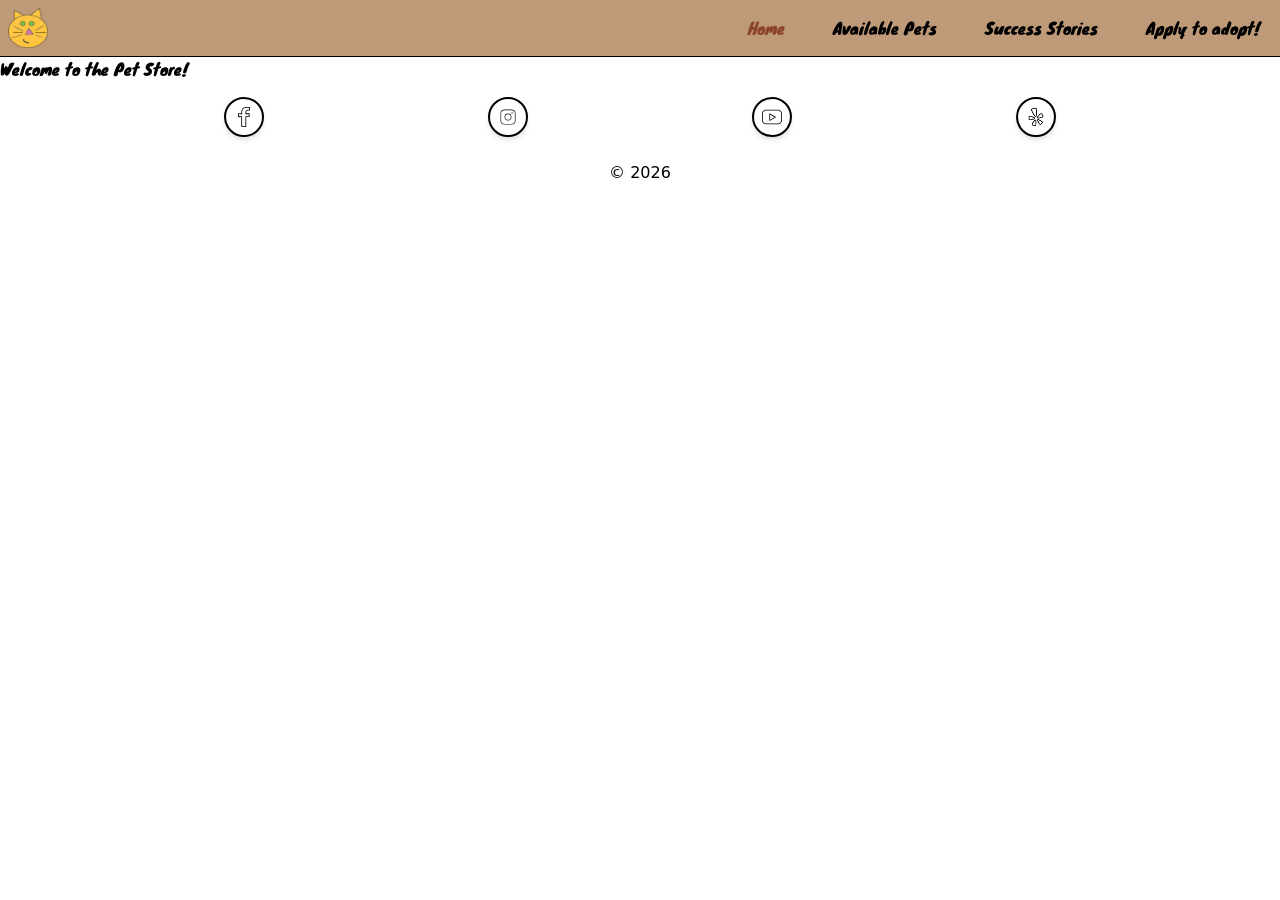
==== index.html @ 33584a95 "client project a" ====
<!DOCTYPE html>
<html lang="en">
<head>
    <meta charset="UTF-8">
    <meta name="viewport" content="width=device-width, initial-scale=1.0">
    <link rel="stylesheet" href="styles.css">
    <title>Adopt a Pet</title>
    <link rel="preconnect" href="https://fonts.googleapis.com">
<link rel="preconnect" href="https://fonts.gstatic.com" crossorigin>
<link href="https://fonts.googleapis.com/css2?family=Knewave&display=swap" rel="stylesheet">
<link rel="apple-touch-icon" sizes="180x180" href="apple-touch-icon.png">
<link rel="icon" sizes="32x32" href="favicon-32x32.png">
<link rel="icon" sizes="16x16" href="favicon-16x16.png">

</head>
<body>
<header class="flex items-center justify-between p-2 border-b max-w-7xl mx-auto bg-mytan">

    <!-- LEFT: Logo -->
    <img src="favicon.ico" alt="logo" class="h-10">

    <!-- RIGHT: Desktop Nav -->
    <nav class="hidden sm:block">
        <ul class="flex gap-6">
            <li><a href="index.html" class="py-2 px-3 text-mybrown hover:text-myblue">Home</a></li>
            <li><a href="pets.html" class="py-2 px-3 hover:text-myblue">Available Pets</a></li>
            <li><a href="success.html" class="py-2 px-3 hover:text-myblue">Success Stories</a></li>
            <li><a href="greet.html" class="py-2 px-3 hover:text-myblue">Apply to adopt!</a></li>
        </ul>
    </nav>

    <!-- Hamburger icon (visible ONLY on mobile) -->
    <button id="hamburgerBtn" 
        class="sm:hidden border w-10 h-10 flex justify-center items-center rounded-full hover:bg-slate-100">
        <img class="w-5" src="Asset 1.svg" alt="hamburgericon">
    </button>

</header>

<nav id="primaryNav" class="bg-mygray-20 hidden sm:hidden px-2">
    <ul class="flex flex-col">
        <li><a href="index.html" class="block py-2 px-3  text-mybrown hover:bg-myblue">Home</a></li>
        <li><a href="pets.html" class="block py-2 px-3 hover:bg-myblue">Available Pets</a></li>
        <li><a href="success.html" class="block py-2 px-3 hover:bg-myblue">Success Stories</a></li>
        <li><a href="greet.html" class="block py-2 px-3 hover:bg-myblue">Apply to adopt!</a></li>
    </ul>
</nav>


<main>
    <h1>Welcome to the Pet Store!</h1>
</main>





<script src="scripts.js" type="module"></script>
<footer></footer>
</body>

</html>
---- styles.css ----
/*! tailwindcss v4.1.17 | MIT License | https://tailwindcss.com */
@import url('https://fonts.googleapis.com/css2?family=Knewave&display=swap');
@layer properties;
@layer theme, base, components, utilities;
@layer theme {
  :root, :host {
    --font-sans: ui-sans-serif, system-ui, sans-serif, "Apple Color Emoji",
      "Segoe UI Emoji", "Segoe UI Symbol", "Noto Color Emoji";
    --font-mono: ui-monospace, SFMono-Regular, Menlo, Monaco, Consolas, "Liberation Mono",
      "Courier New", monospace;
    --spacing: 0.25rem;
    --container-7xl: 80rem;
    --default-font-family: var(--font-sans);
    --default-mono-font-family: var(--font-mono);
    --font-handwrite: "Knewave", system-ui;
    --color-myblue: #04bfbf;
    --color-mytan: #bf9a78;
    --color-mybrown: #8c452b;
    --color-mygray-20: #cccccc;
  }
}
@layer base {
  *, ::after, ::before, ::backdrop, ::file-selector-button {
    box-sizing: border-box;
    margin: 0;
    padding: 0;
    border: 0 solid;
  }
  html, :host {
    line-height: 1.5;
    -webkit-text-size-adjust: 100%;
    tab-size: 4;
    font-family: var(--default-font-family, ui-sans-serif, system-ui, sans-serif, "Apple Color Emoji", "Segoe UI Emoji", "Segoe UI Symbol", "Noto Color Emoji");
    font-feature-settings: var(--default-font-feature-settings, normal);
    font-variation-settings: var(--default-font-variation-settings, normal);
    -webkit-tap-highlight-color: transparent;
  }
  hr {
    height: 0;
    color: inherit;
    border-top-width: 1px;
  }
  abbr:where([title]) {
    -webkit-text-decoration: underline dotted;
    text-decoration: underline dotted;
  }
  h1, h2, h3, h4, h5, h6 {
    font-size: inherit;
    font-weight: inherit;
  }
  a {
    color: inherit;
    -webkit-text-decoration: inherit;
    text-decoration: inherit;
  }
  b, strong {
    font-weight: bolder;
  }
  code, kbd, samp, pre {
    font-family: var(--default-mono-font-family, ui-monospace, SFMono-Regular, Menlo, Monaco, Consolas, "Liberation Mono", "Courier New", monospace);
    font-feature-settings: var(--default-mono-font-feature-settings, normal);
    font-variation-settings: var(--default-mono-font-variation-settings, normal);
    font-size: 1em;
  }
  small {
    font-size: 80%;
  }
  sub, sup {
    font-size: 75%;
    line-height: 0;
    position: relative;
    vertical-align: baseline;
  }
  sub {
    bottom: -0.25em;
  }
  sup {
    top: -0.5em;
  }
  table {
    text-indent: 0;
    border-color: inherit;
    border-collapse: collapse;
  }
  :-moz-focusring {
    outline: auto;
  }
  progress {
    vertical-align: baseline;
  }
  summary {
    display: list-item;
  }
  ol, ul, menu {
    list-style: none;
  }
  img, svg, video, canvas, audio, iframe, embed, object {
    display: block;
    vertical-align: middle;
  }
  img, video {
    max-width: 100%;
    height: auto;
  }
  button, input, select, optgroup, textarea, ::file-selector-button {
    font: inherit;
    font-feature-settings: inherit;
    font-variation-settings: inherit;
    letter-spacing: inherit;
    color: inherit;
    border-radius: 0;
    background-color: transparent;
    opacity: 1;
  }
  :where(select:is([multiple], [size])) optgroup {
    font-weight: bolder;
  }
  :where(select:is([multiple], [size])) optgroup option {
    padding-inline-start: 20px;
  }
  ::file-selector-button {
    margin-inline-end: 4px;
  }
  ::placeholder {
    opacity: 1;
  }
  @supports (not (-webkit-appearance: -apple-pay-button))  or (contain-intrinsic-size: 1px) {
    ::placeholder {
      color: currentcolor;
      @supports (color: color-mix(in lab, red, red)) {
        color: color-mix(in oklab, currentcolor 50%, transparent);
      }
    }
  }
  textarea {
    resize: vertical;
  }
  ::-webkit-search-decoration {
    -webkit-appearance: none;
  }
  ::-webkit-date-and-time-value {
    min-height: 1lh;
    text-align: inherit;
  }
  ::-webkit-datetime-edit {
    display: inline-flex;
  }
  ::-webkit-datetime-edit-fields-wrapper {
    padding: 0;
  }
  ::-webkit-datetime-edit, ::-webkit-datetime-edit-year-field, ::-webkit-datetime-edit-month-field, ::-webkit-datetime-edit-day-field, ::-webkit-datetime-edit-hour-field, ::-webkit-datetime-edit-minute-field, ::-webkit-datetime-edit-second-field, ::-webkit-datetime-edit-millisecond-field, ::-webkit-datetime-edit-meridiem-field {
    padding-block: 0;
  }
  ::-webkit-calendar-picker-indicator {
    line-height: 1;
  }
  :-moz-ui-invalid {
    box-shadow: none;
  }
  button, input:where([type="button"], [type="reset"], [type="submit"]), ::file-selector-button {
    appearance: button;
  }
  ::-webkit-inner-spin-button, ::-webkit-outer-spin-button {
    height: auto;
  }
  [hidden]:where(:not([hidden="until-found"])) {
    display: none !important;
  }
}
@layer utilities {
  .mx-auto {
    margin-inline: auto;
  }
  .block {
    display: block;
  }
  .flex {
    display: flex;
  }
  .hidden {
    display: none;
  }
  .table {
    display: table;
  }
  .size-full {
    width: 100%;
    height: 100%;
  }
  .h-10 {
    height: calc(var(--spacing) * 10);
  }
  .w-5 {
    width: calc(var(--spacing) * 5);
  }
  .w-10 {
    width: calc(var(--spacing) * 10);
  }
  .max-w-7xl {
    max-width: var(--container-7xl);
  }
  .border-collapse {
    border-collapse: collapse;
  }
  .resize {
    resize: both;
  }
  .flex-col {
    flex-direction: column;
  }
  .items-center {
    align-items: center;
  }
  .justify-between {
    justify-content: space-between;
  }
  .justify-center {
    justify-content: center;
  }
  .justify-evenly {
    justify-content: space-evenly;
  }
  .gap-6 {
    gap: calc(var(--spacing) * 6);
  }
  .rounded-full {
    border-radius: calc(infinity * 1px);
  }
  .border {
    border-style: var(--tw-border-style);
    border-width: 1px;
  }
  .border-2 {
    border-style: var(--tw-border-style);
    border-width: 2px;
  }
  .border-b {
    border-bottom-style: var(--tw-border-style);
    border-bottom-width: 1px;
  }
  .bg-mygray-20 {
    background-color: var(--color-mygray-20);
  }
  .bg-mytan {
    background-color: var(--color-mytan);
  }
  .p-2 {
    padding: calc(var(--spacing) * 2);
  }
  .px-2 {
    padding-inline: calc(var(--spacing) * 2);
  }
  .px-3 {
    padding-inline: calc(var(--spacing) * 3);
  }
  .py-2 {
    padding-block: calc(var(--spacing) * 2);
  }
  .py-4 {
    padding-block: calc(var(--spacing) * 4);
  }
  .text-center {
    text-align: center;
  }
  .text-myblue {
    color: var(--color-myblue);
  }
  .text-mybrown {
    color: var(--color-mybrown);
  }
  .underline {
    text-decoration-line: underline;
  }
  .shadow-md {
    --tw-shadow: 0 4px 6px -1px var(--tw-shadow-color, rgb(0 0 0 / 0.1)), 0 2px 4px -2px var(--tw-shadow-color, rgb(0 0 0 / 0.1));
    box-shadow: var(--tw-inset-shadow), var(--tw-inset-ring-shadow), var(--tw-ring-offset-shadow), var(--tw-ring-shadow), var(--tw-shadow);
  }
  .outline {
    outline-style: var(--tw-outline-style);
    outline-width: 1px;
  }
  .hover\:bg-myblue {
    &:hover {
      @media (hover: hover) {
        background-color: var(--color-myblue);
      }
    }
  }
  .hover\:text-myblue {
    &:hover {
      @media (hover: hover) {
        color: var(--color-myblue);
      }
    }
  }
  .sm\:block {
    @media (width >= 32rem) {
      display: block;
    }
  }
  .sm\:hidden {
    @media (width >= 32rem) {
      display: none;
    }
  }
}
h1 {
  font-family: var(--font-handwrite);
}
Nav {
  font-family: var(--font-handwrite);
}
@property --tw-border-style {
  syntax: "*";
  inherits: false;
  initial-value: solid;
}
@property --tw-shadow {
  syntax: "*";
  inherits: false;
  initial-value: 0 0 #0000;
}
@property --tw-shadow-color {
  syntax: "*";
  inherits: false;
}
@property --tw-shadow-alpha {
  syntax: "<percentage>";
  inherits: false;
  initial-value: 100%;
}
@property --tw-inset-shadow {
  syntax: "*";
  inherits: false;
  initial-value: 0 0 #0000;
}
@property --tw-inset-shadow-color {
  syntax: "*";
  inherits: false;
}
@property --tw-inset-shadow-alpha {
  syntax: "<percentage>";
  inherits: false;
  initial-value: 100%;
}
@property --tw-ring-color {
  syntax: "*";
  inherits: false;
}
@property --tw-ring-shadow {
  syntax: "*";
  inherits: false;
  initial-value: 0 0 #0000;
}
@property --tw-inset-ring-color {
  syntax: "*";
  inherits: false;
}
@property --tw-inset-ring-shadow {
  syntax: "*";
  inherits: false;
  initial-value: 0 0 #0000;
}
@property --tw-ring-inset {
  syntax: "*";
  inherits: false;
}
@property --tw-ring-offset-width {
  syntax: "<length>";
  inherits: false;
  initial-value: 0px;
}
@property --tw-ring-offset-color {
  syntax: "*";
  inherits: false;
  initial-value: #fff;
}
@property --tw-ring-offset-shadow {
  syntax: "*";
  inherits: false;
  initial-value: 0 0 #0000;
}
@property --tw-outline-style {
  syntax: "*";
  inherits: false;
  initial-value: solid;
}
@layer properties {
  @supports ((-webkit-hyphens: none) and (not (margin-trim: inline))) or ((-moz-orient: inline) and (not (color:rgb(from red r g b)))) {
    *, ::before, ::after, ::backdrop {
      --tw-border-style: solid;
      --tw-shadow: 0 0 #0000;
      --tw-shadow-color: initial;
      --tw-shadow-alpha: 100%;
      --tw-inset-shadow: 0 0 #0000;
      --tw-inset-shadow-color: initial;
      --tw-inset-shadow-alpha: 100%;
      --tw-ring-color: initial;
      --tw-ring-shadow: 0 0 #0000;
      --tw-inset-ring-color: initial;
      --tw-inset-ring-shadow: 0 0 #0000;
      --tw-ring-inset: initial;
      --tw-ring-offset-width: 0px;
      --tw-ring-offset-color: #fff;
      --tw-ring-offset-shadow: 0 0 #0000;
      --tw-outline-style: solid;
    }
  }
}
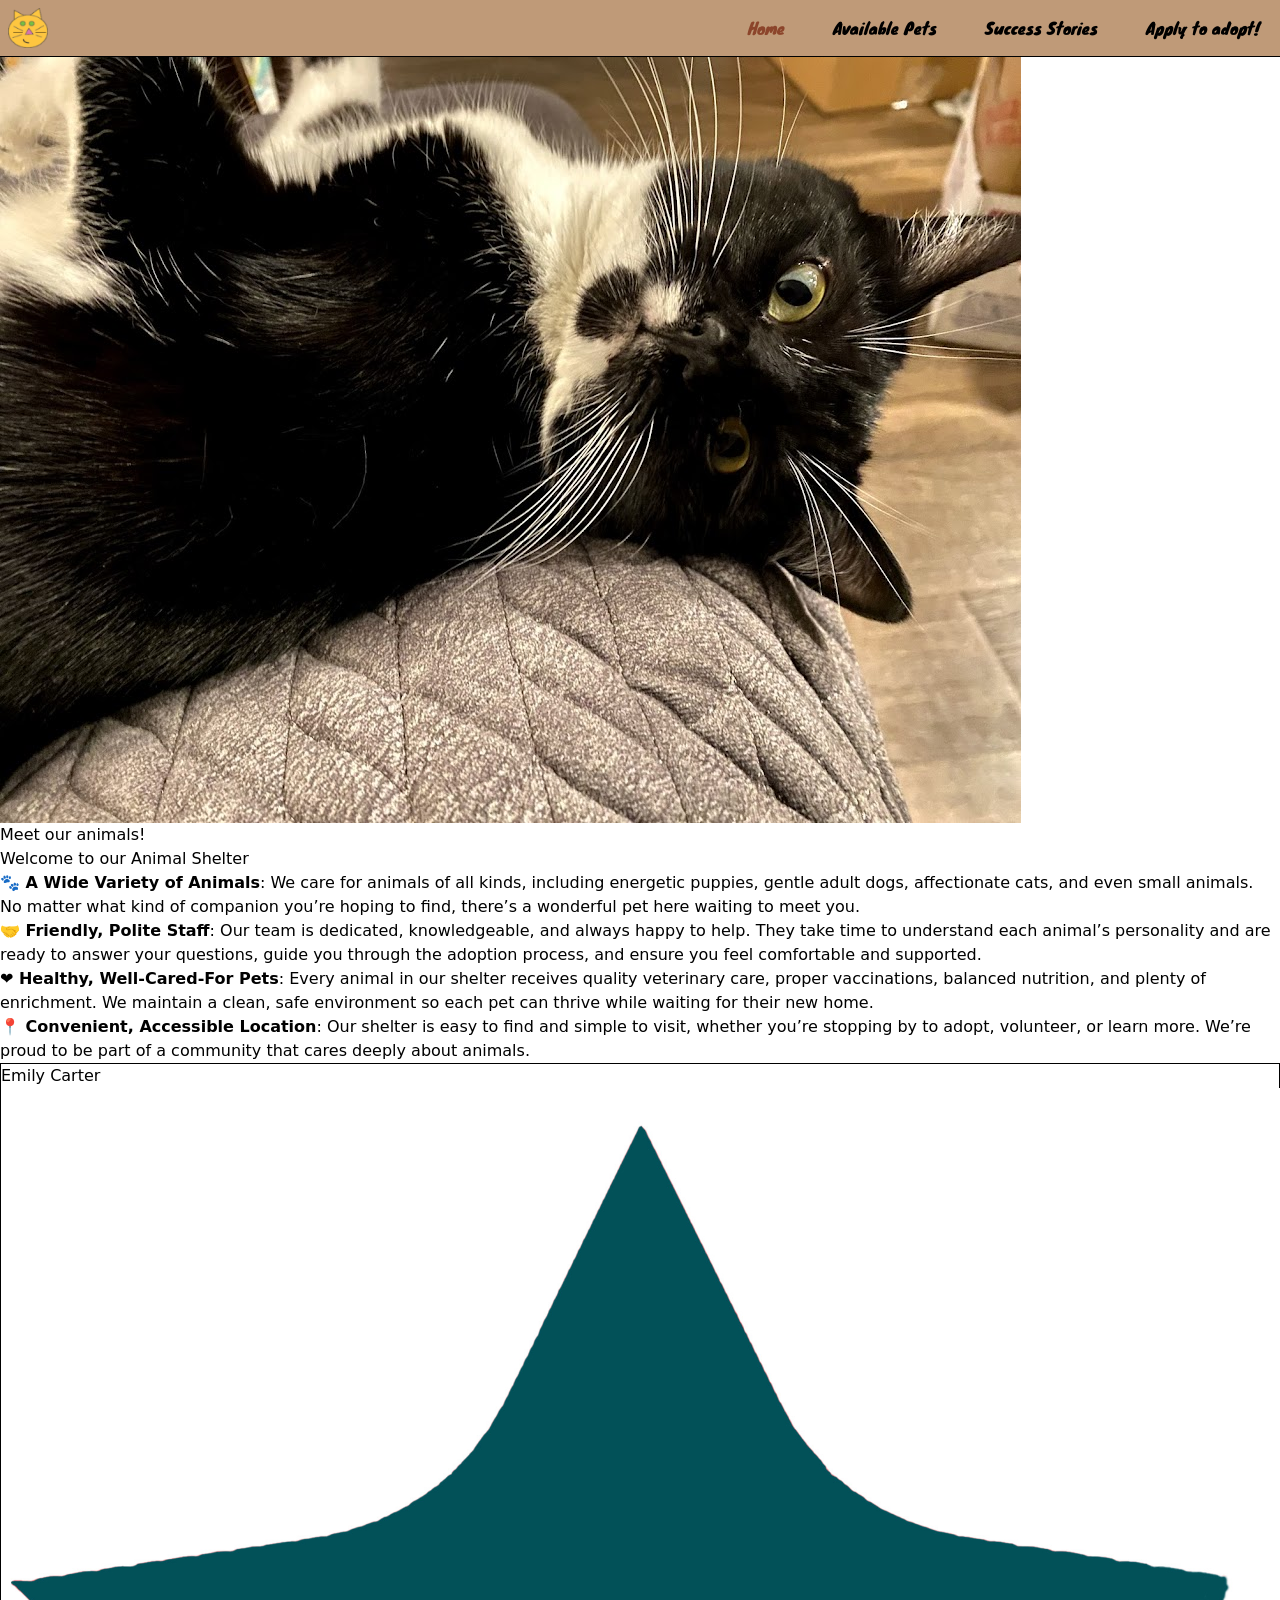
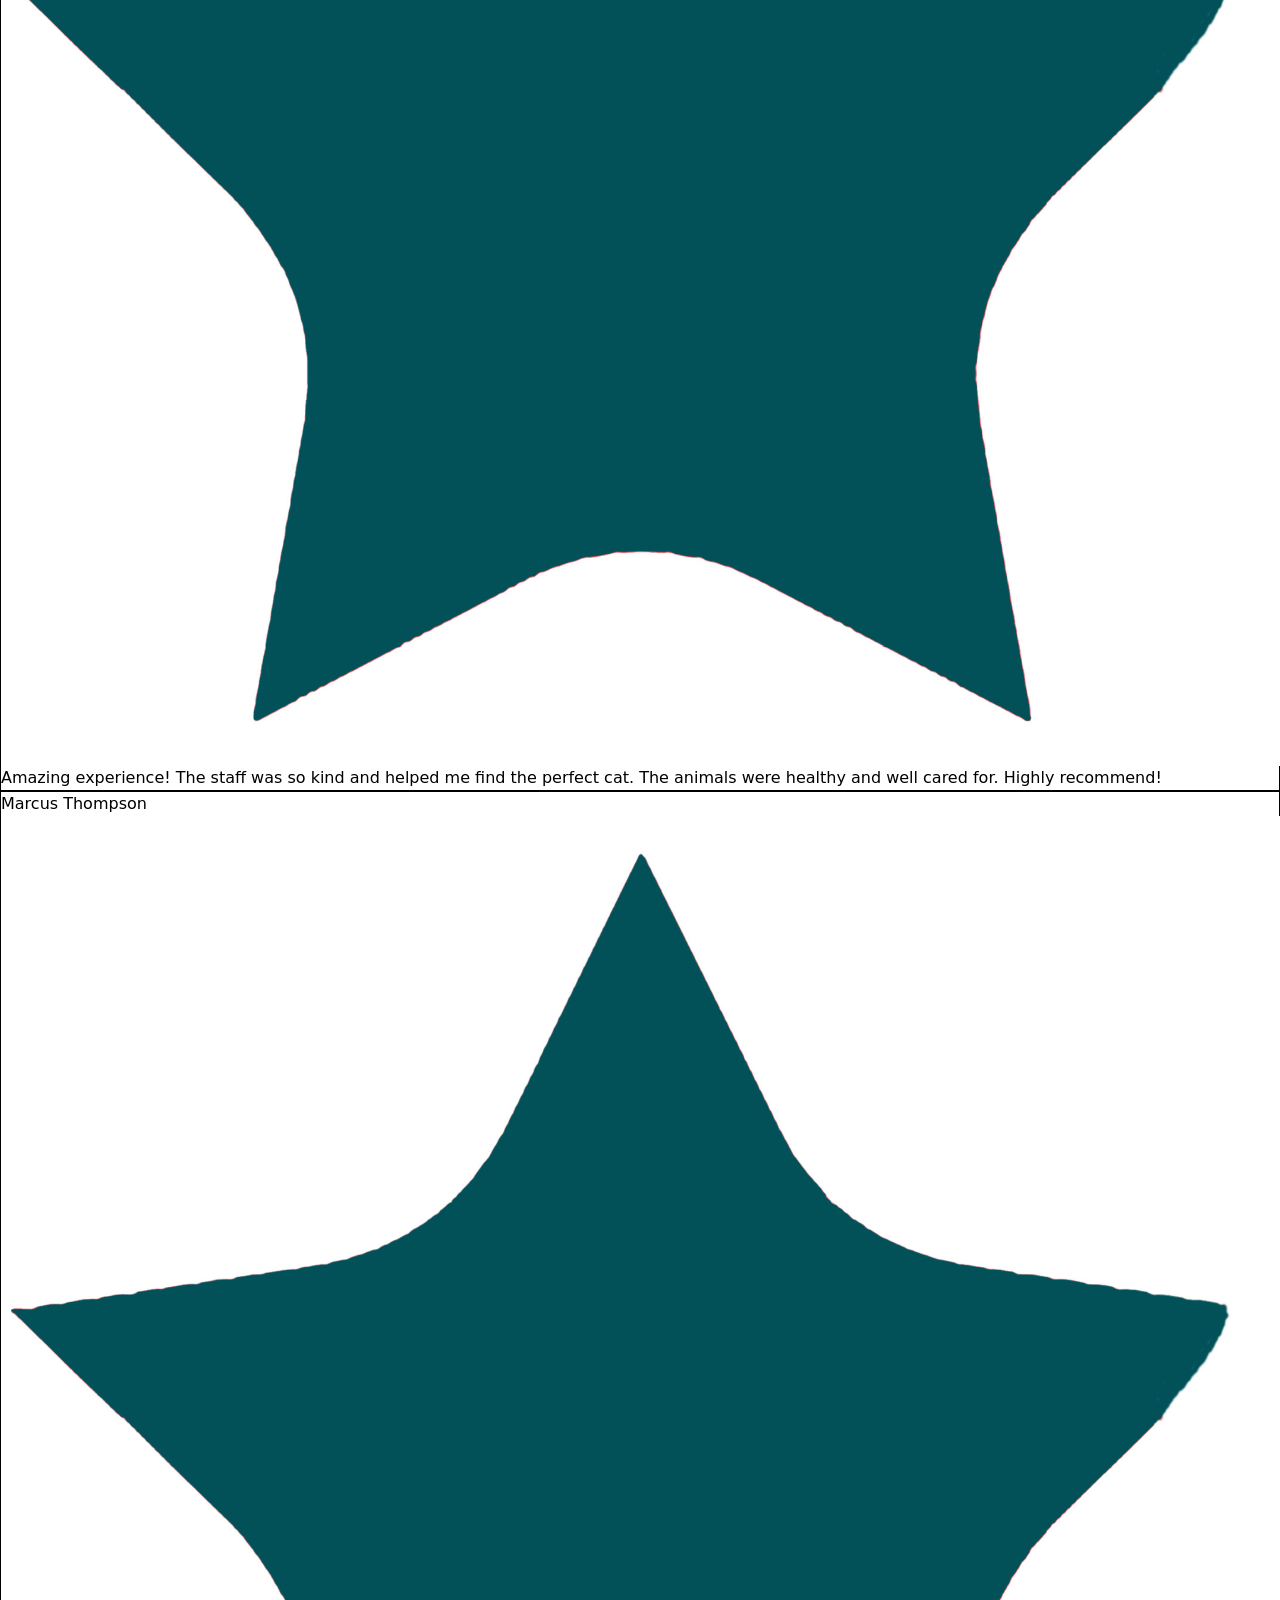
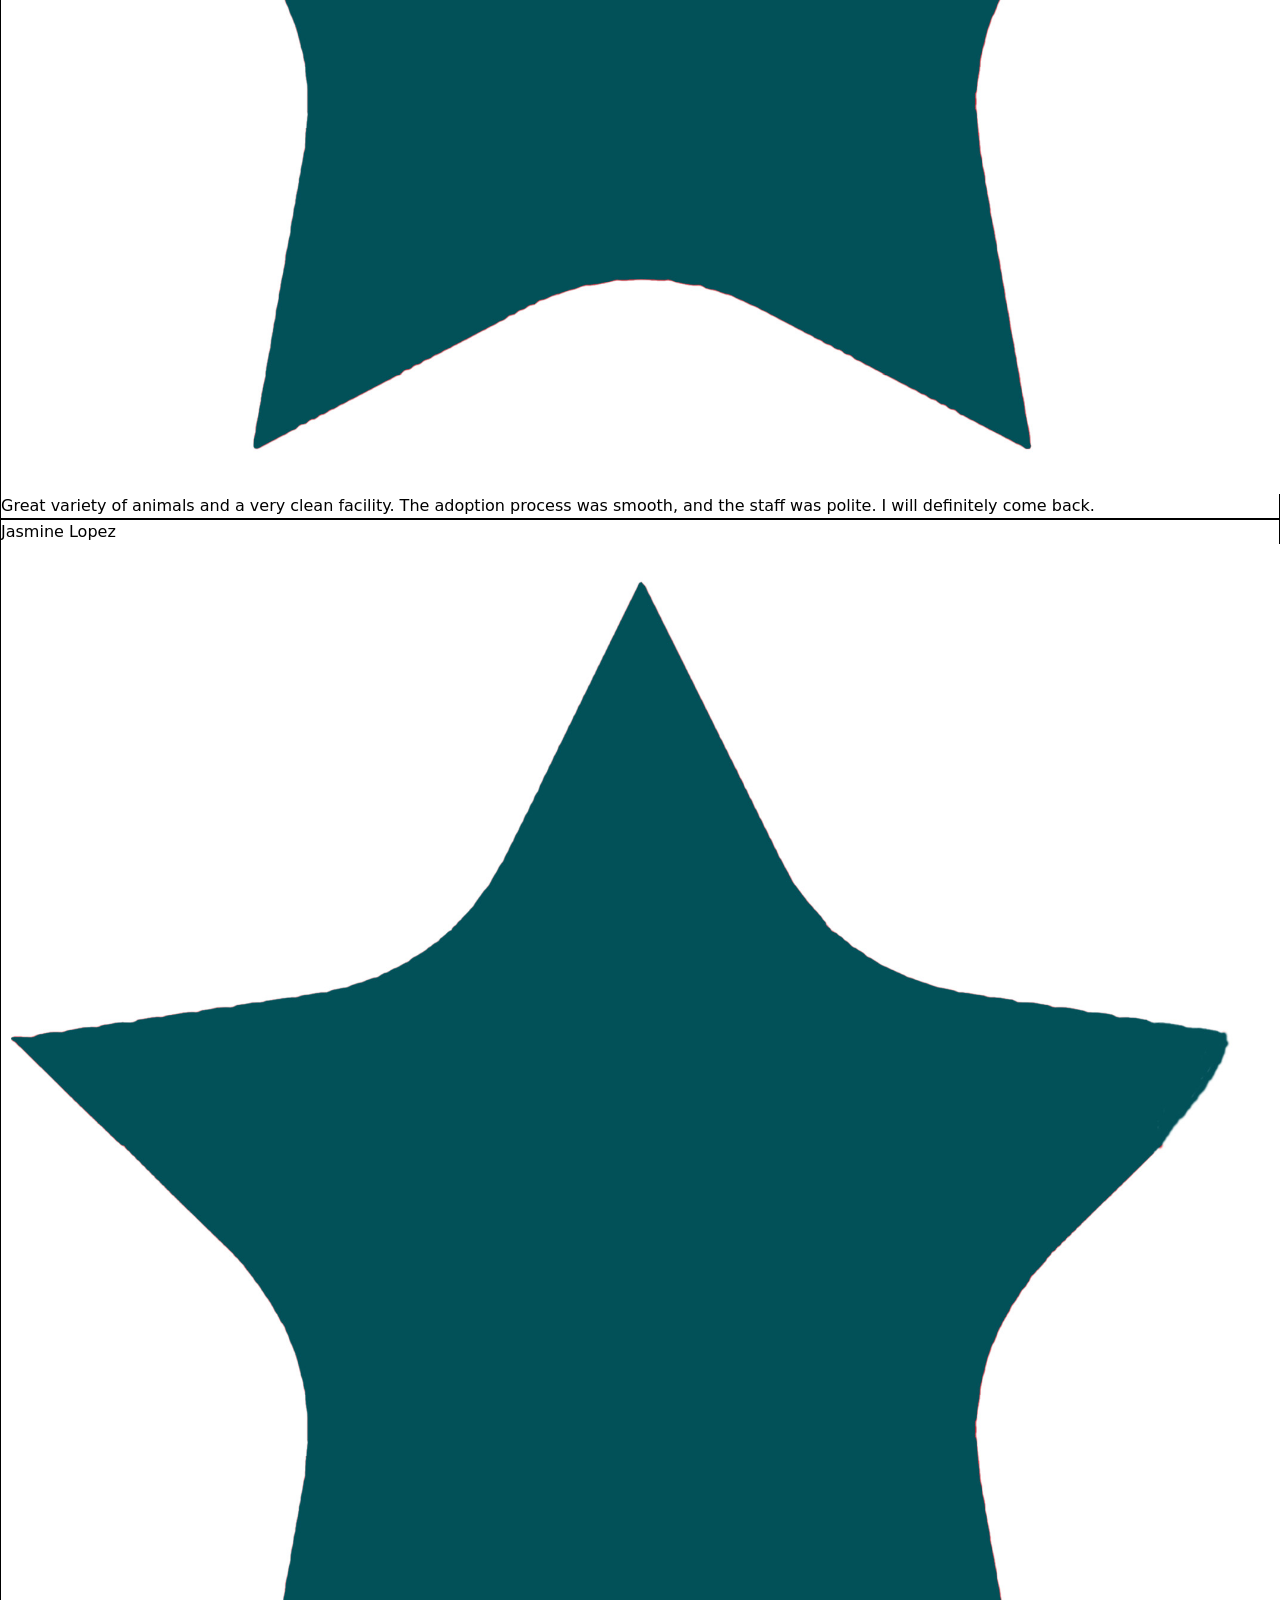
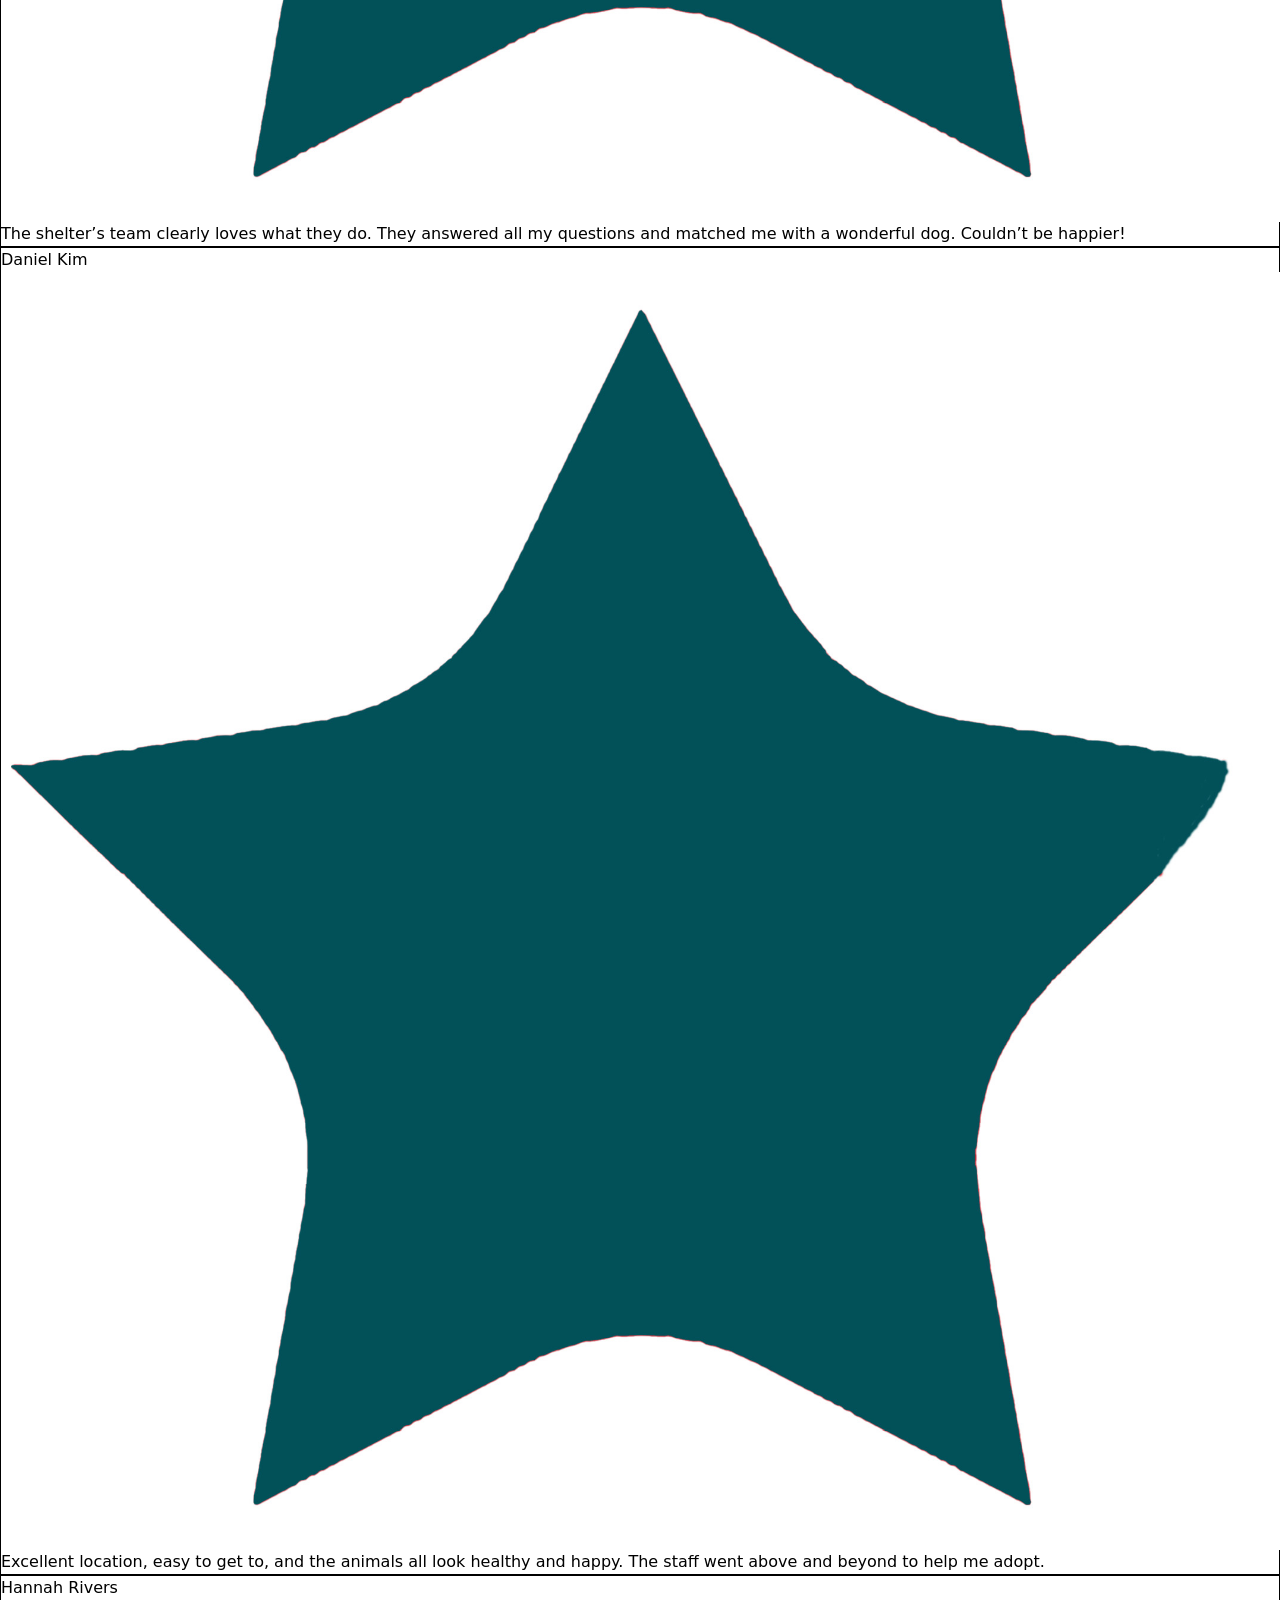
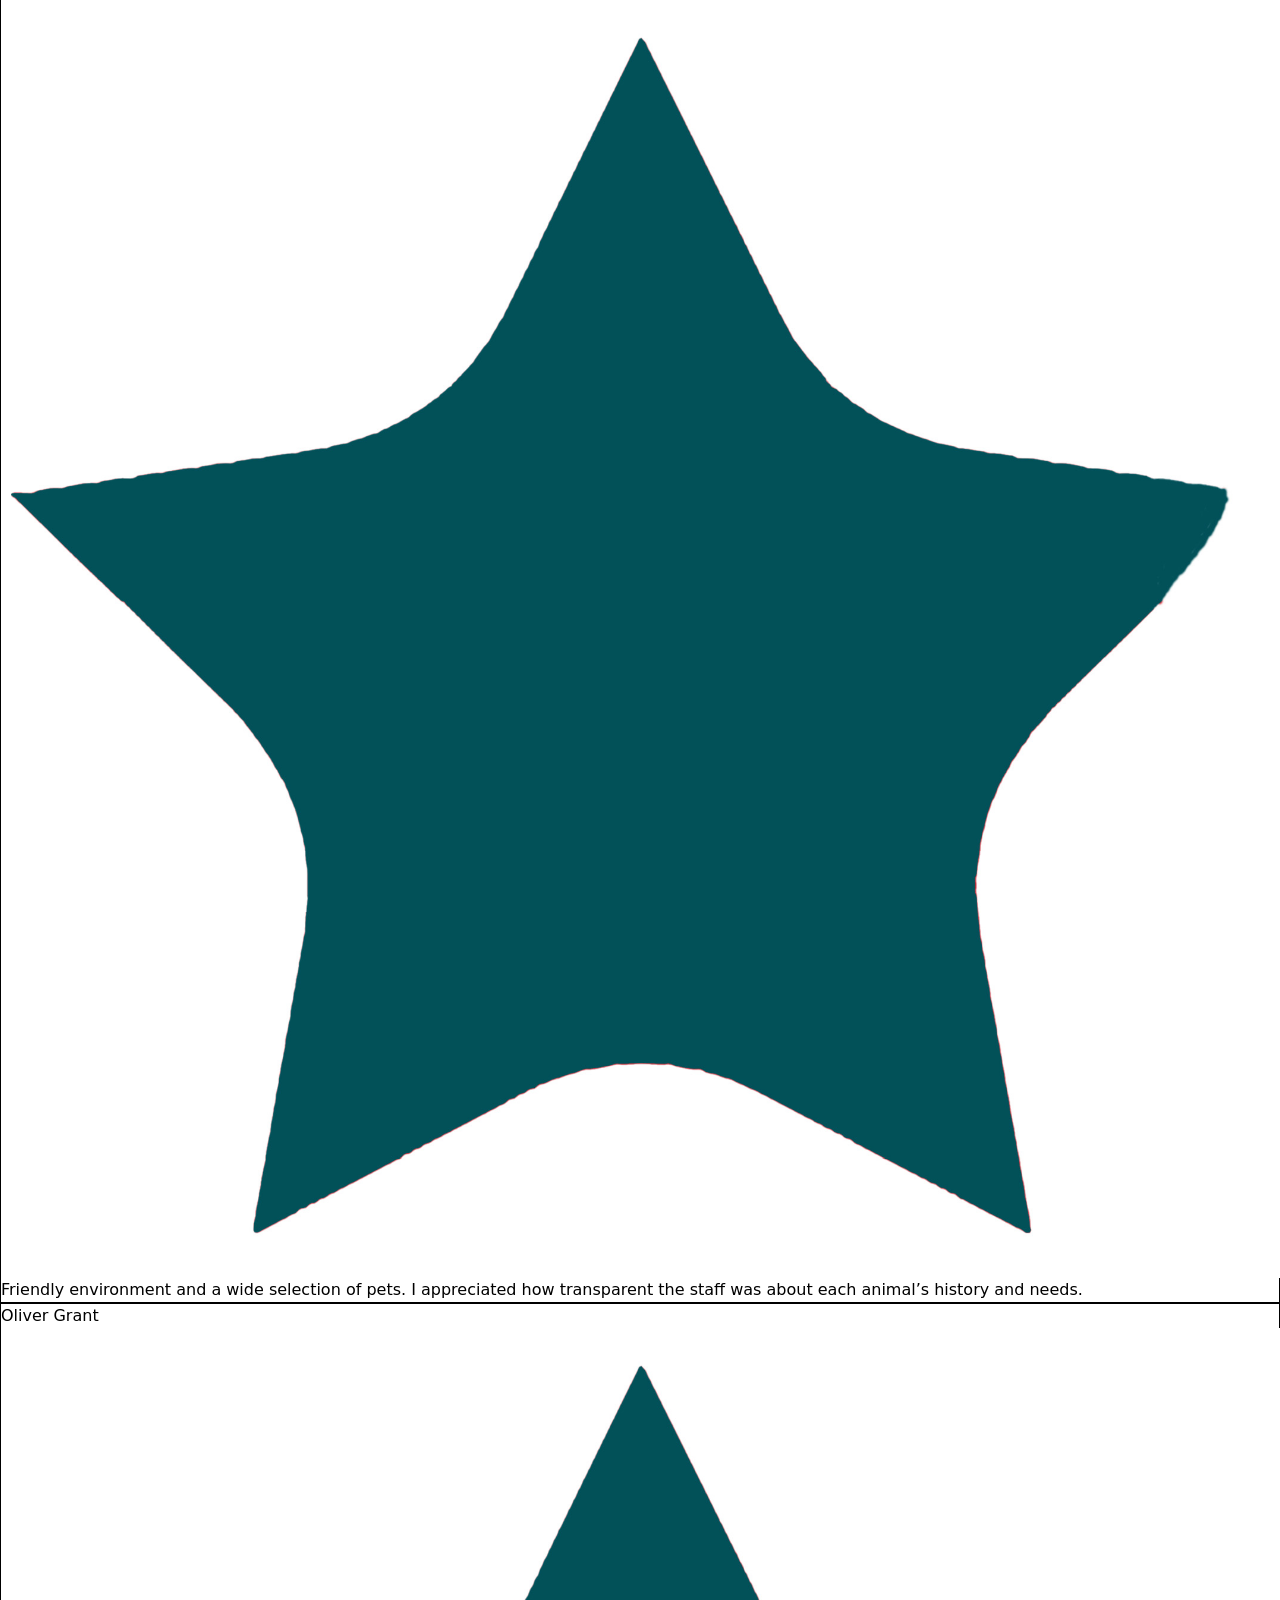
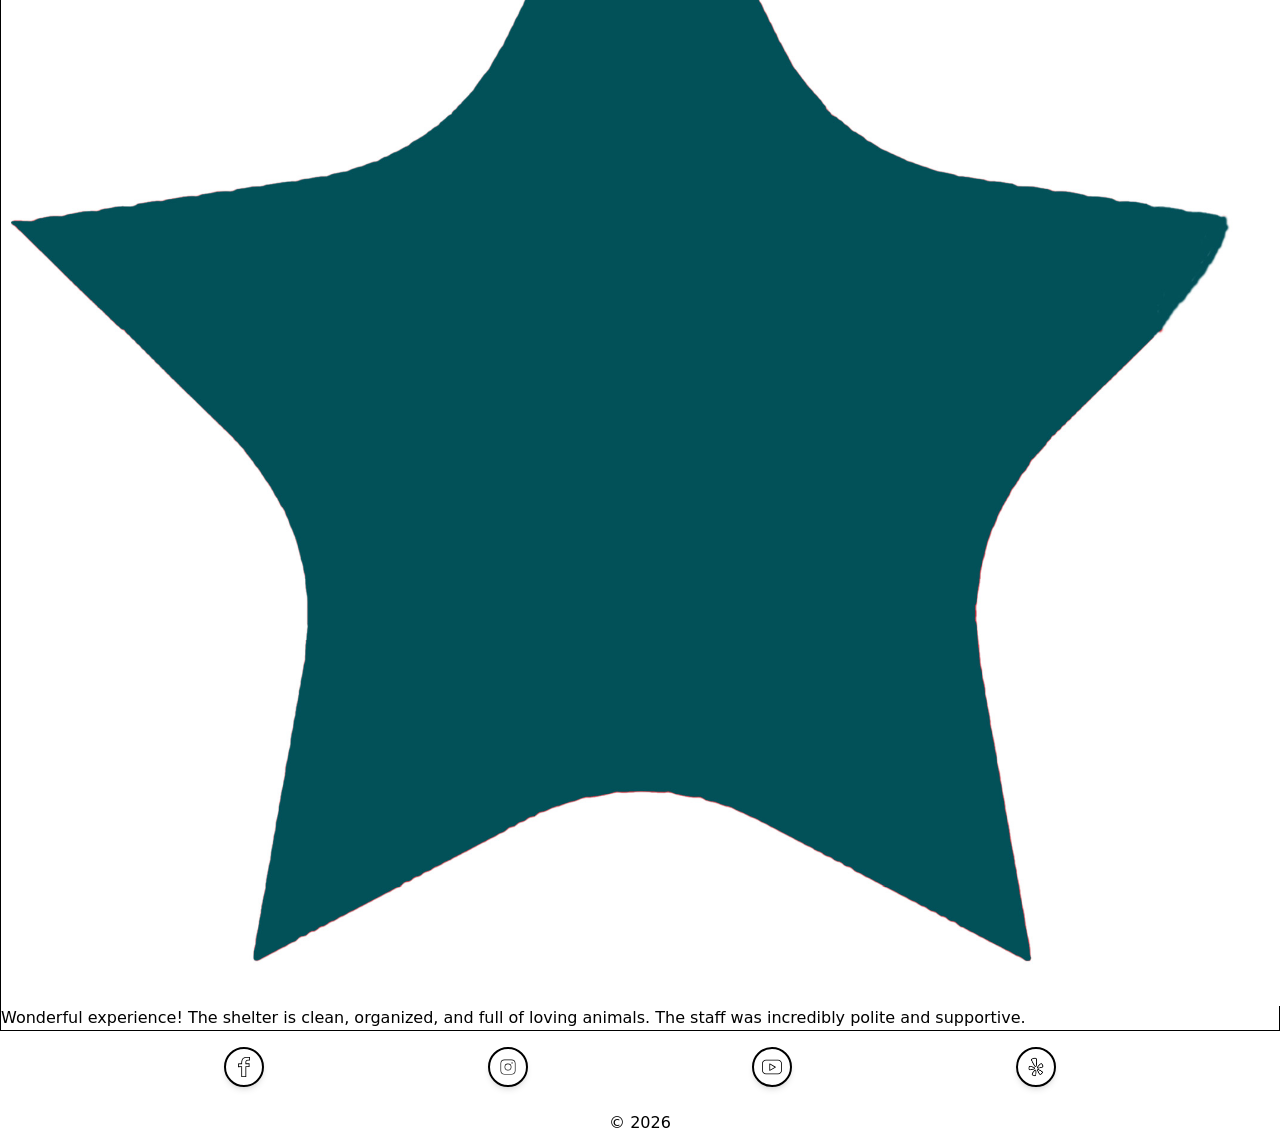
==== commit 9ccafc03: "client project B" ====
--- a/index.html
+++ b/index.html
@@ -47,8 +47,19 @@
 </nav>
 
 
-<main>
-    <h1>Welcome to the Pet Store!</h1>
+<main class="max-w-7xl m-auto">
+    <picture class="w-full relative">
+        <img class="w-full h-auto" src="nova2.jpg" alt="cat laying on couch">
+        <a class="text-mygray-5 font- font-handwrite absolute bottom-4 right-4 bg-mydarkteal py-2 px-4 rounded-border drop-shadow-xl" href="#">Meet our animals!</a>
+    </picture>
+    <h2 class="h2 ">Welcome to our Animal Shelter</h2>
+    <ul class="list">
+        <li><strong>🐾 A Wide Variety of Animals</strong>: We care for animals of all kinds, including energetic puppies, gentle adult dogs, affectionate cats, and even small animals. No matter what kind of companion you’re hoping to find, there’s a wonderful pet here waiting to meet you.</li>
+        <li><strong>🤝 Friendly, Polite Staff</strong>: Our team is dedicated, knowledgeable, and always happy to help. They take time to understand each animal’s personality and are ready to answer your questions, guide you through the adoption process, and ensure you feel comfortable and supported.</li>
+        <li><strong>❤️ Healthy, Well-Cared-For Pets</strong>: Every animal in our shelter receives quality veterinary care, proper vaccinations, balanced nutrition, and plenty of enrichment. We maintain a clean, safe environment so each pet can thrive while waiting for their new home.</li>
+        <li><strong>📍 Convenient, Accessible Location</strong>: Our shelter is easy to find and simple to visit, whether you’re stopping by to adopt, volunteer, or learn more. We’re proud to be part of a community that cares deeply about animals.</li></ul>
+
+        <div id="reviewsHere" class="grid gap-2 m-2 sm:grid-cols-2 md:grid-cols-3"></div>
 </main>
 
 
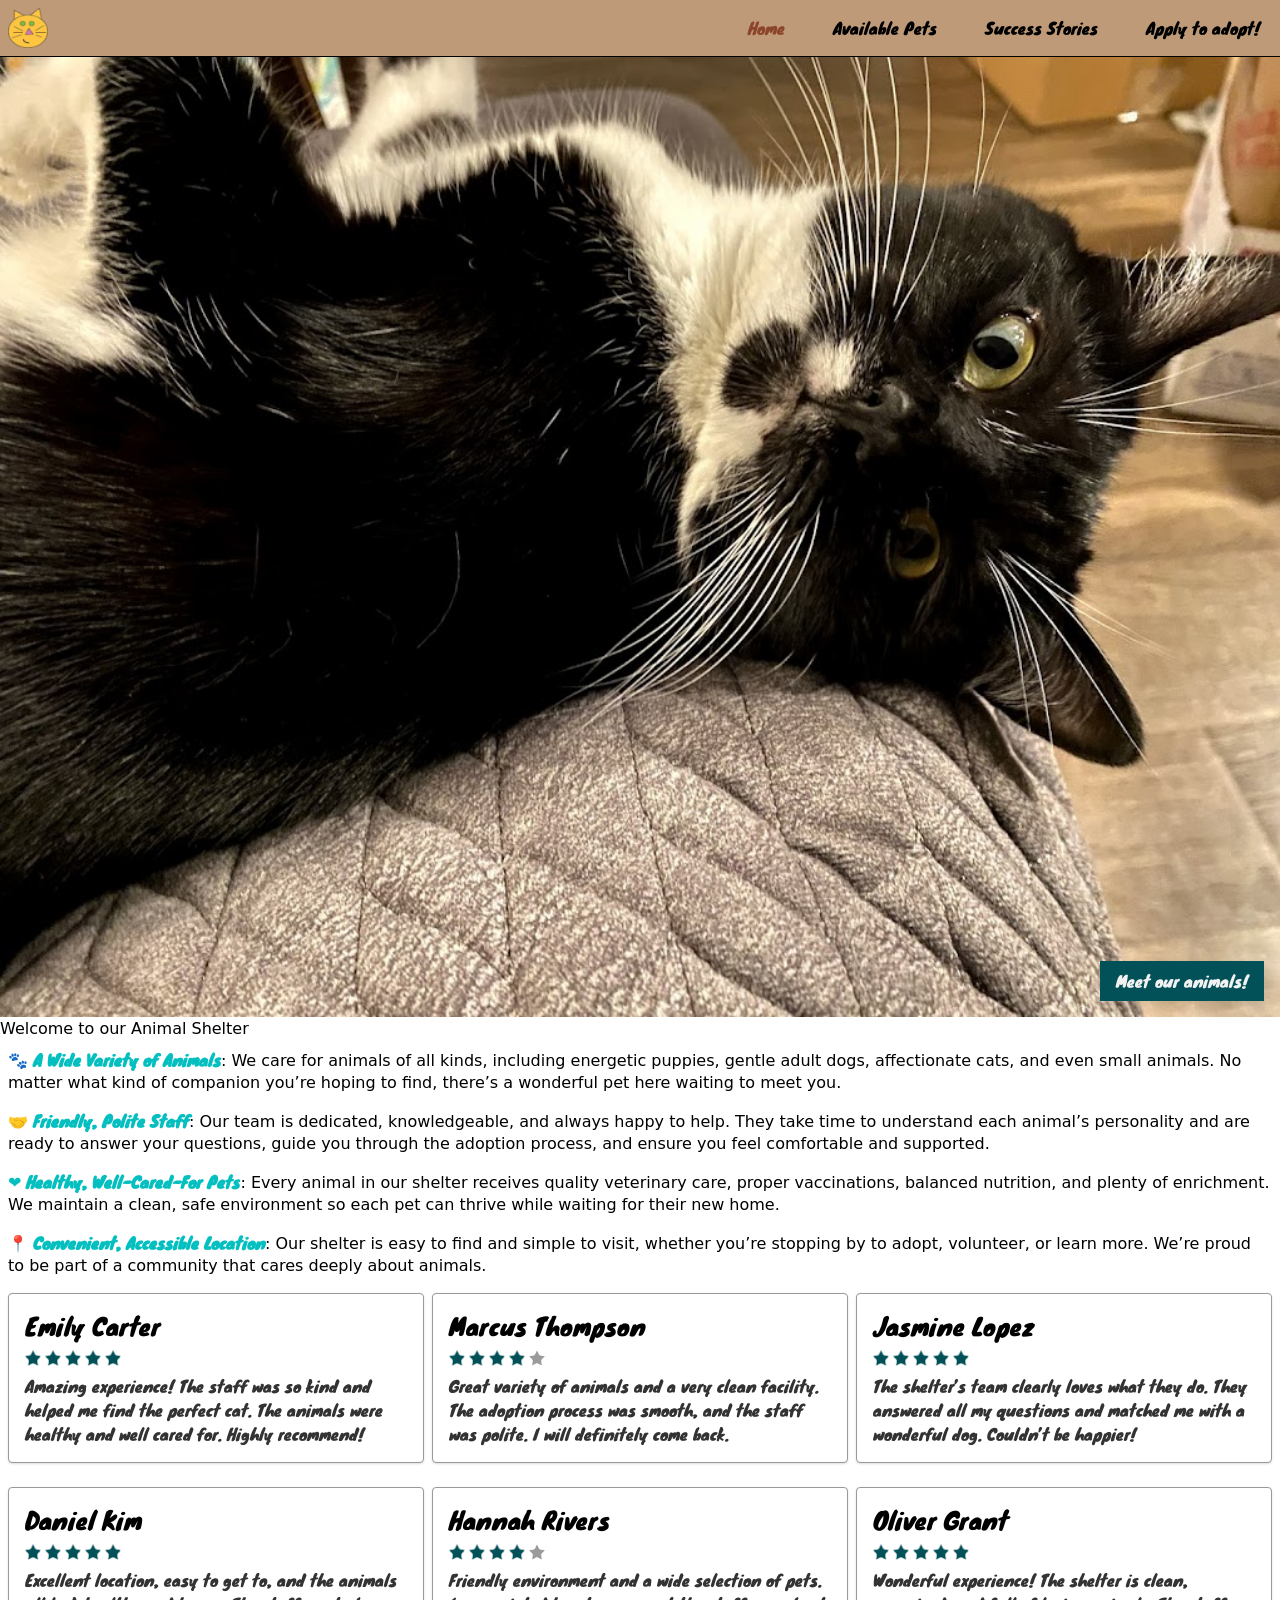
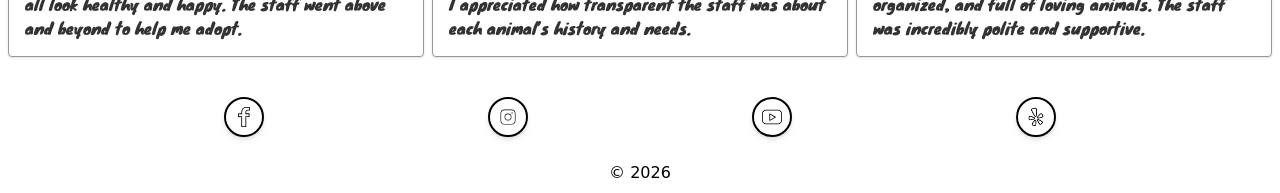
==== commit 27e119d6: "Missed changes" ====
--- a/index.html
+++ b/index.html
@@ -50,7 +50,7 @@
 <main class="max-w-7xl m-auto">
     <picture class="w-full relative">
         <img class="w-full h-auto" src="nova2.jpg" alt="cat laying on couch">
-        <a class="text-mygray-5 font- font-handwrite absolute bottom-4 right-4 bg-mydarkteal py-2 px-4 rounded-border drop-shadow-xl" href="#">Meet our animals!</a>
+        <a class="text-mygray-5 font-handwrite absolute bottom-4 right-4 bg-mydarkteal py-2 px-4 rounded-border drop-shadow-xl" href="#">Meet our animals!</a>
     </picture>
     <h2 class="h2 ">Welcome to our Animal Shelter</h2>
     <ul class="list">
--- a/styles.css
+++ b/styles.css
@@ -10,13 +10,24 @@
       "Courier New", monospace;
     --spacing: 0.25rem;
     --container-7xl: 80rem;
+    --text-2xl: 1.5rem;
+    --text-2xl--line-height: calc(2 / 1.5);
+    --font-weight-light: 300;
+    --font-weight-semibold: 600;
+    --leading-snug: 1.375;
+    --drop-shadow-xl: 0 9px 7px rgb(0 0 0 / 0.1);
     --default-font-family: var(--font-sans);
     --default-mono-font-family: var(--font-mono);
     --font-handwrite: "Knewave", system-ui;
+    --color-mydarkteal: #025159;
     --color-myblue: #04bfbf;
     --color-mytan: #bf9a78;
     --color-mybrown: #8c452b;
+    --color-mygray-0: #ffffff;
+    --color-mygray-5: #f2f2f2;
     --color-mygray-20: #cccccc;
+    --color-mygray-40: #999999;
+    --color-mygray-80: #333333;
   }
 }
 @layer base {
@@ -168,20 +179,47 @@
   }
 }
 @layer utilities {
+  .absolute {
+    position: absolute;
+  }
+  .relative {
+    position: relative;
+  }
+  .right-4 {
+    right: calc(var(--spacing) * 4);
+  }
+  .bottom-4 {
+    bottom: calc(var(--spacing) * 4);
+  }
+  .m-2 {
+    margin: calc(var(--spacing) * 2);
+  }
+  .m-auto {
+    margin: auto;
+  }
   .mx-auto {
     margin-inline: auto;
   }
+  .mr-1 {
+    margin-right: calc(var(--spacing) * 1);
+  }
+  .mb-2 {
+    margin-bottom: calc(var(--spacing) * 2);
+  }
+  .mb-4 {
+    margin-bottom: calc(var(--spacing) * 4);
+  }
   .block {
     display: block;
   }
   .flex {
     display: flex;
   }
+  .grid {
+    display: grid;
+  }
   .hidden {
     display: none;
-  }
-  .table {
-    display: table;
   }
   .size-full {
     width: 100%;
@@ -190,20 +228,26 @@
   .h-10 {
     height: calc(var(--spacing) * 10);
   }
+  .h-auto {
+    height: auto;
+  }
+  .w-4 {
+    width: calc(var(--spacing) * 4);
+  }
   .w-5 {
     width: calc(var(--spacing) * 5);
   }
   .w-10 {
     width: calc(var(--spacing) * 10);
   }
+  .w-full {
+    width: 100%;
+  }
   .max-w-7xl {
     max-width: var(--container-7xl);
   }
-  .border-collapse {
-    border-collapse: collapse;
-  }
-  .resize {
-    resize: both;
+  .transform {
+    transform: var(--tw-rotate-x,) var(--tw-rotate-y,) var(--tw-rotate-z,) var(--tw-skew-x,) var(--tw-skew-y,);
   }
   .flex-col {
     flex-direction: column;
@@ -220,8 +264,14 @@
   .justify-evenly {
     justify-content: space-evenly;
   }
+  .gap-2 {
+    gap: calc(var(--spacing) * 2);
+  }
   .gap-6 {
     gap: calc(var(--spacing) * 6);
+  }
+  .rounded {
+    border-radius: 0.25rem;
   }
   .rounded-full {
     border-radius: calc(infinity * 1px);
@@ -238,6 +288,15 @@
     border-bottom-style: var(--tw-border-style);
     border-bottom-width: 1px;
   }
+  .border-mygray-40 {
+    border-color: var(--color-mygray-40);
+  }
+  .bg-mydarkteal {
+    background-color: var(--color-mydarkteal);
+  }
+  .bg-mygray-0 {
+    background-color: var(--color-mygray-0);
+  }
   .bg-mygray-20 {
     background-color: var(--color-mygray-20);
   }
@@ -247,12 +306,18 @@
   .p-2 {
     padding: calc(var(--spacing) * 2);
   }
+  .p-4 {
+    padding: calc(var(--spacing) * 4);
+  }
   .px-2 {
     padding-inline: calc(var(--spacing) * 2);
   }
   .px-3 {
     padding-inline: calc(var(--spacing) * 3);
   }
+  .px-4 {
+    padding-inline: calc(var(--spacing) * 4);
+  }
   .py-2 {
     padding-block: calc(var(--spacing) * 2);
   }
@@ -262,22 +327,34 @@
   .text-center {
     text-align: center;
   }
-  .text-myblue {
-    color: var(--color-myblue);
+  .font-handwrite {
+    font-family: var(--font-handwrite);
+  }
+  .text-2xl {
+    font-size: var(--text-2xl);
+    line-height: var(--tw-leading, var(--text-2xl--line-height));
   }
   .text-mybrown {
     color: var(--color-mybrown);
   }
-  .underline {
-    text-decoration-line: underline;
+  .text-mygray-5 {
+    color: var(--color-mygray-5);
+  }
+  .text-mygray-80 {
+    color: var(--color-mygray-80);
   }
   .shadow-md {
     --tw-shadow: 0 4px 6px -1px var(--tw-shadow-color, rgb(0 0 0 / 0.1)), 0 2px 4px -2px var(--tw-shadow-color, rgb(0 0 0 / 0.1));
     box-shadow: var(--tw-inset-shadow), var(--tw-inset-ring-shadow), var(--tw-ring-offset-shadow), var(--tw-ring-shadow), var(--tw-shadow);
   }
-  .outline {
-    outline-style: var(--tw-outline-style);
-    outline-width: 1px;
+  .shadow-sm {
+    --tw-shadow: 0 1px 3px 0 var(--tw-shadow-color, rgb(0 0 0 / 0.1)), 0 1px 2px -1px var(--tw-shadow-color, rgb(0 0 0 / 0.1));
+    box-shadow: var(--tw-inset-shadow), var(--tw-inset-ring-shadow), var(--tw-ring-offset-shadow), var(--tw-ring-shadow), var(--tw-shadow);
+  }
+  .drop-shadow-xl {
+    --tw-drop-shadow-size: drop-shadow(0 9px 7px var(--tw-drop-shadow-color, rgb(0 0 0 / 0.1)));
+    --tw-drop-shadow: drop-shadow(var(--drop-shadow-xl));
+    filter: var(--tw-blur,) var(--tw-brightness,) var(--tw-contrast,) var(--tw-grayscale,) var(--tw-hue-rotate,) var(--tw-invert,) var(--tw-saturate,) var(--tw-sepia,) var(--tw-drop-shadow,);
   }
   .hover\:bg-myblue {
     &:hover {
@@ -303,6 +380,16 @@
       display: none;
     }
   }
+  .sm\:grid-cols-2 {
+    @media (width >= 32rem) {
+      grid-template-columns: repeat(2, minmax(0, 1fr));
+    }
+  }
+  .md\:grid-cols-3 {
+    @media (width >= 48rem) {
+      grid-template-columns: repeat(3, minmax(0, 1fr));
+    }
+  }
 }
 h1 {
   font-family: var(--font-handwrite);
@@ -310,6 +397,39 @@
 Nav {
   font-family: var(--font-handwrite);
 }
+.list li {
+  padding: calc(var(--spacing) * 2);
+  --tw-leading: var(--leading-snug);
+  line-height: var(--leading-snug);
+  --tw-font-weight: var(--font-weight-light);
+  font-weight: var(--font-weight-light);
+}
+.list strong {
+  font-family: var(--font-handwrite);
+  --tw-font-weight: var(--font-weight-semibold);
+  font-weight: var(--font-weight-semibold);
+  color: var(--color-myblue);
+}
+@property --tw-rotate-x {
+  syntax: "*";
+  inherits: false;
+}
+@property --tw-rotate-y {
+  syntax: "*";
+  inherits: false;
+}
+@property --tw-rotate-z {
+  syntax: "*";
+  inherits: false;
+}
+@property --tw-skew-x {
+  syntax: "*";
+  inherits: false;
+}
+@property --tw-skew-y {
+  syntax: "*";
+  inherits: false;
+}
 @property --tw-border-style {
   syntax: "*";
   inherits: false;
@@ -380,14 +500,75 @@
   inherits: false;
   initial-value: 0 0 #0000;
 }
-@property --tw-outline-style {
-  syntax: "*";
-  inherits: false;
-  initial-value: solid;
+@property --tw-blur {
+  syntax: "*";
+  inherits: false;
+}
+@property --tw-brightness {
+  syntax: "*";
+  inherits: false;
+}
+@property --tw-contrast {
+  syntax: "*";
+  inherits: false;
+}
+@property --tw-grayscale {
+  syntax: "*";
+  inherits: false;
+}
+@property --tw-hue-rotate {
+  syntax: "*";
+  inherits: false;
+}
+@property --tw-invert {
+  syntax: "*";
+  inherits: false;
+}
+@property --tw-opacity {
+  syntax: "*";
+  inherits: false;
+}
+@property --tw-saturate {
+  syntax: "*";
+  inherits: false;
+}
+@property --tw-sepia {
+  syntax: "*";
+  inherits: false;
+}
+@property --tw-drop-shadow {
+  syntax: "*";
+  inherits: false;
+}
+@property --tw-drop-shadow-color {
+  syntax: "*";
+  inherits: false;
+}
+@property --tw-drop-shadow-alpha {
+  syntax: "<percentage>";
+  inherits: false;
+  initial-value: 100%;
+}
+@property --tw-drop-shadow-size {
+  syntax: "*";
+  inherits: false;
+}
+@property --tw-leading {
+  syntax: "*";
+  inherits: false;
+}
+@property --tw-font-weight {
+  syntax: "*";
+  inherits: false;
 }
 @layer properties {
   @supports ((-webkit-hyphens: none) and (not (margin-trim: inline))) or ((-moz-orient: inline) and (not (color:rgb(from red r g b)))) {
     *, ::before, ::after, ::backdrop {
+      --tw-rotate-x: initial;
+      --tw-rotate-y: initial;
+      --tw-rotate-z: initial;
+      --tw-skew-x: initial;
+      --tw-skew-y: initial;
       --tw-border-style: solid;
       --tw-shadow: 0 0 #0000;
       --tw-shadow-color: initial;
@@ -403,7 +584,21 @@
       --tw-ring-offset-width: 0px;
       --tw-ring-offset-color: #fff;
       --tw-ring-offset-shadow: 0 0 #0000;
-      --tw-outline-style: solid;
-    }
-  }
-}
+      --tw-blur: initial;
+      --tw-brightness: initial;
+      --tw-contrast: initial;
+      --tw-grayscale: initial;
+      --tw-hue-rotate: initial;
+      --tw-invert: initial;
+      --tw-opacity: initial;
+      --tw-saturate: initial;
+      --tw-sepia: initial;
+      --tw-drop-shadow: initial;
+      --tw-drop-shadow-color: initial;
+      --tw-drop-shadow-alpha: 100%;
+      --tw-drop-shadow-size: initial;
+      --tw-leading: initial;
+      --tw-font-weight: initial;
+    }
+  }
+}
